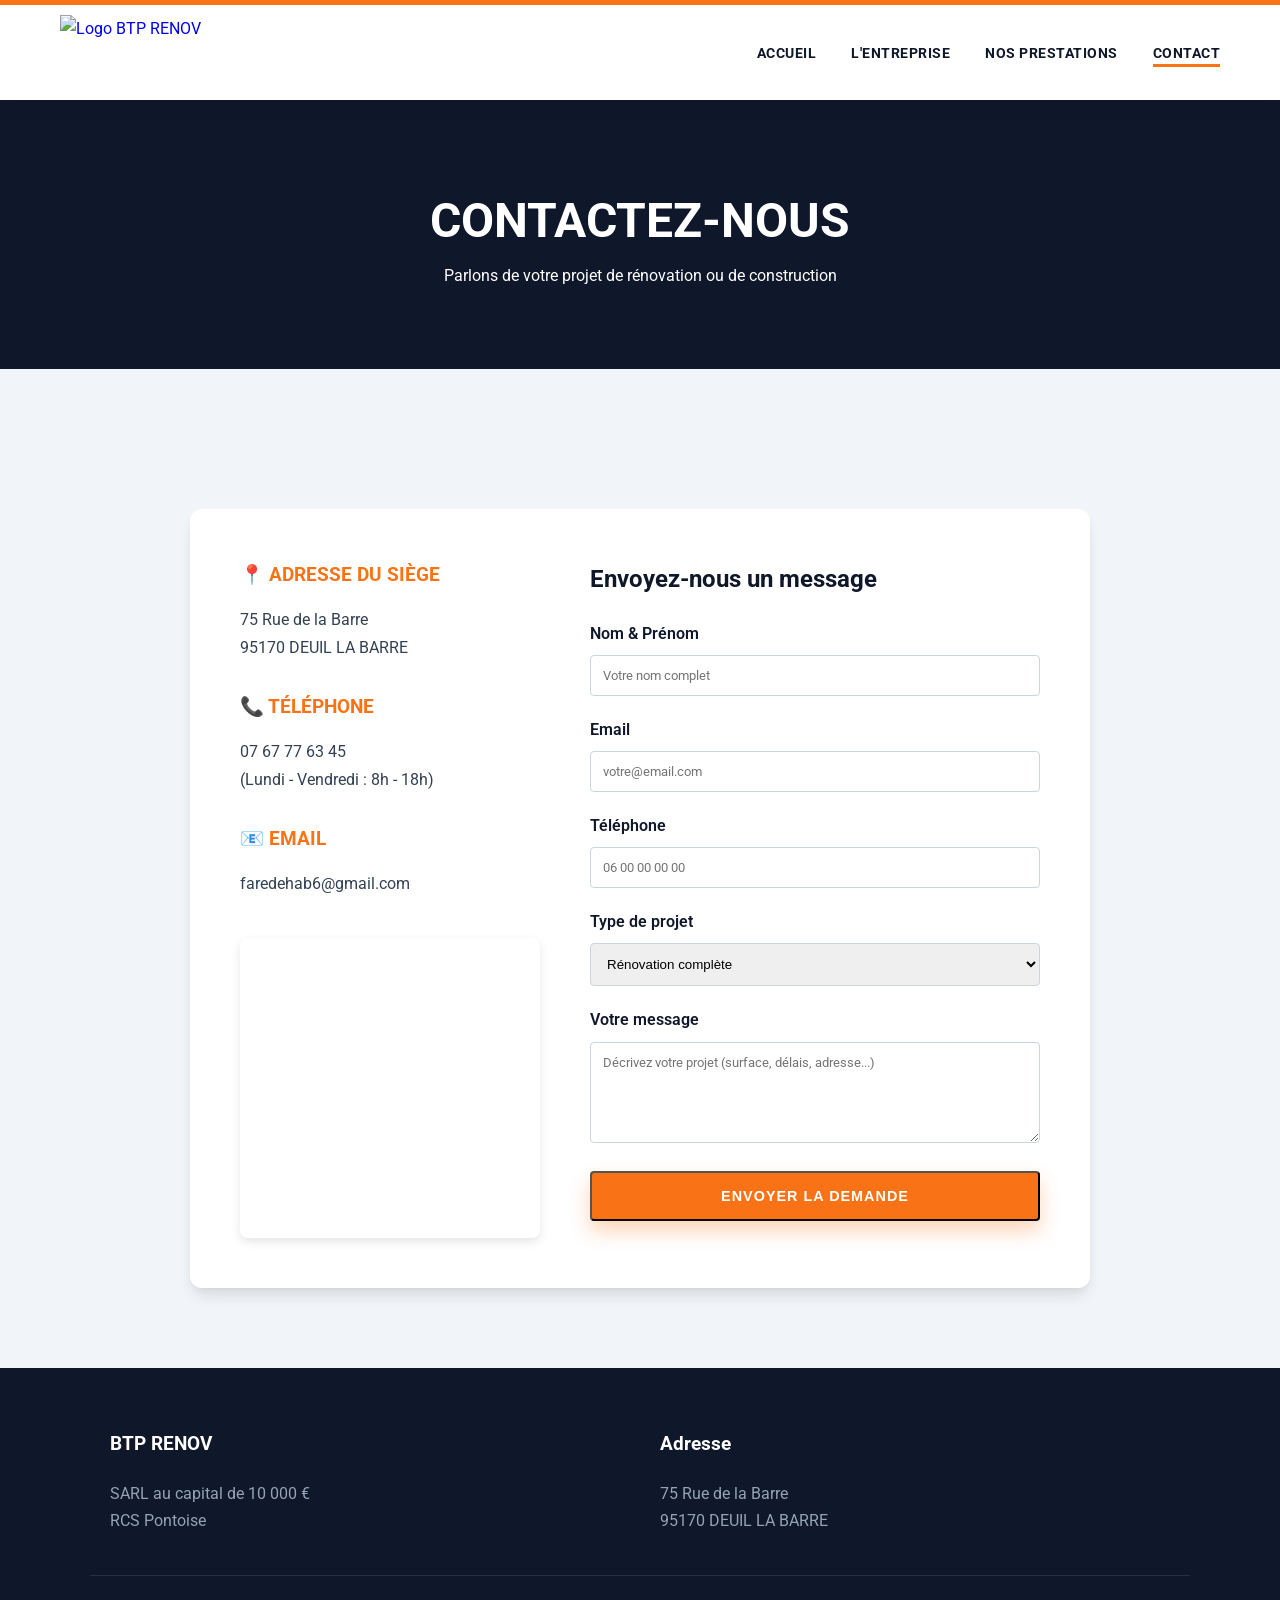
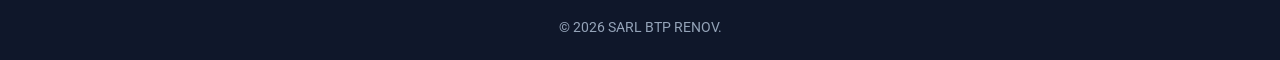
==== contact.html @ 7d998a6e "SITEWEB" ====
<!DOCTYPE html>
<html lang="fr">
<head>
    <meta charset="UTF-8">
    <meta name="viewport" content="width=device-width, initial-scale=1.0">
    <title>Contact - BTP RENOV</title>
    <link rel="stylesheet" href="style.css">
    <link href="https://fonts.googleapis.com/css2?family=Roboto:wght@300;400;700&display=swap" rel="stylesheet">
</head>
<body>

<header>
    <div class="header-container">
        <a href="index.html" class="logo-link">
            <img src="../BTP%20RENOV/image/logo%20BTP.jpg" alt="Logo BTP RENOV" class="logo-img">
        </a>
        <nav>
            <ul>
                <li><a href="index.html">Accueil</a></li>
                <li><a href="propos.html">L'Entreprise</a></li>
                <li><a href="services.html">Nos Prestations</a></li>
                <li><a href="contact.html" class="active">Contact</a></li>
            </ul>
        </nav>
    </div>
</header>

<div class="page-header">
    <h1>CONTACTEZ-NOUS</h1>
    <p>Parlons de votre projet de rénovation ou de construction</p>
</div>

<section class="container section-padding">
    <div class="contact-container">

        <div class="contact-info">
            <div class="info-box">
                <h3>📍 Adresse du Siège</h3>
                <p>75 Rue de la Barre<br>95170 DEUIL LA BARRE</p>
            </div>

            <div class="info-box">
                <h3>📞 Téléphone</h3>
                <p>07 67 77 63 45<br>(Lundi - Vendredi : 8h - 18h)</p>
            </div>

            <div class="info-box">
                <h3>📧 Email</h3>
                <p>faredehab6@gmail.com</p>
            </div>

            <div style="margin-top:40px;">
                <div style="height:300px; width:100%; border-radius:8px; overflow:hidden; box-shadow: 0 4px 10px rgba(0,0,0,0.1);">
                    <iframe
                            width="100%"
                            height="100%"
                            frameborder="0"
                            scrolling="no"
                            marginheight="0"
                            marginwidth="0"
                            src="https://maps.google.com/maps?q=75%20Rue%20de%20la%20Barre%2C%2095170%20Deuil-la-Barre&t=&z=15&ie=UTF8&iwloc=&output=embed">
                    </iframe>
                </div>
            </div>
        </div>

        <div class="contact-form">
            <h2 style="margin-bottom:20px; color:var(--primary);">Envoyez-nous un message</h2>

            <form action="https://formsubmit.co/faredehab6@gmail.com" method="POST">

                <input type="hidden" name="_subject" value="Nouveau devis - SITE BTP RENOV">

                <input type="hidden" name="_captcha" value="false">

                <input type="hidden" name="_next" value="https://btprenov.com/index.html">
                <div class="form-group">
                    <label>Nom & Prénom</label>
                    <input type="text" name="nom" placeholder="Votre nom complet" required>
                </div>

                <div class="form-group">
                    <label>Email</label>
                    <input type="email" name="email" placeholder="votre@email.com" required>
                </div>

                <div class="form-group">
                    <label>Téléphone</label>
                    <input type="tel" name="telephone" placeholder="06 00 00 00 00" required>
                </div>

                <div class="form-group">
                    <label>Type de projet</label>
                    <select name="type_projet" style="width:100%; padding:12px; border:1px solid #cbd5e1; border-radius:4px;">
                        <option value="Rénovation complète">Rénovation complète</option>
                        <option value="Gros œuvre / Maçonnerie">Gros œuvre / Maçonnerie</option>
                        <option value="Électricité / Plomberie">Électricité / Plomberie</option>
                        <option value="Peinture / Sols">Peinture / Sols</option>
                        <option value="Autre demande">Autre demande</option>
                    </select>
                </div>

                <div class="form-group">
                    <label>Votre message</label>
                    <textarea name="message" rows="5" placeholder="Décrivez votre projet (surface, délais, adresse...)" required></textarea>
                </div>

                <button type="submit" class="btn" style="width:100%;">Envoyer la demande</button>
            </form>
        </div>
    </div>
</section>

<footer>
    <div class="container footer-content">
        <div class="footer-col">
            <h4>BTP RENOV</h4>
            <p>SARL au capital de 10 000 €<br>RCS Pontoise</p>
        </div>
        <div class="footer-col">
            <h4>Adresse</h4>
            <p>75 Rue de la Barre<br>95170 DEUIL LA BARRE</p>
        </div>
    </div>
    <div class="container copyright">
        <p>&copy; 2026 SARL BTP RENOV.</p>
    </div>
</footer>

</body>
</html>
---- style.css ----
/* --- CHARTE GRAPHIQUE BTP RENOV --- */
:root {
    --primary: #0f172a;       /* Bleu Nuit Profond (Sérieux) */
    --secondary: #334155;     /* Gris Ardoise (Texte) */
    --accent: #f97316;        /* Orange Sécurité (Action) */
    --light: #f1f5f9;         /* Fond très clair */
    --white: #ffffff;
    --shadow: 0 10px 15px -3px rgba(0, 0, 0, 0.1), 0 4px 6px -2px rgba(0, 0, 0, 0.05);
}

* { margin: 0; padding: 0; box-sizing: border-box; }

body {
    font-family: 'Segoe UI', Roboto, Helvetica, Arial, sans-serif;
    line-height: 1.7;
    color: var(--secondary);
    background-color: var(--light);
    display: flex;
    flex-direction: column;
    min-height: 100vh;
}

a { text-decoration: none; transition: all 0.3s ease; }
ul { list-style: none; }
img { max-width: 100%; display: block; }

/* --- HEADER & NAVIGATION --- */
header {
    background-color: var(--white);
    position: sticky;
    top: 0;
    z-index: 1000;
    box-shadow: 0 4px 20px rgba(0,0,0,0.08);
    border-top: 5px solid var(--accent);
}

.header-container {
    max-width: 1200px;
    margin: 0 auto;
    padding: 10px 20px;
    display: flex;
    justify-content: space-between;
    align-items: center;
}

.logo-link img {
    height: 75px; /* Taille optimale pour le logo */
    width: auto;
    object-fit: contain;
}

nav ul { display: flex; gap: 35px; }

nav ul li a {
    font-weight: 700;
    color: var(--primary);
    text-transform: uppercase;
    font-size: 0.9rem;
    letter-spacing: 0.5px;
    padding-bottom: 5px;
    position: relative;
}

nav ul li a::after {
    content: '';
    position: absolute;
    width: 0;
    height: 3px;
    bottom: 0;
    left: 0;
    background-color: var(--accent);
    transition: width 0.3s;
}

nav ul li a:hover::after, nav ul li a.active::after {
    width: 100%;
}

/* --- HERO SECTIONS --- */
/* Hero Accueil */
.hero-home {
    height: 85vh;
    background: linear-gradient(rgba(15, 23, 42, 0.75), rgba(15, 23, 42, 0.75)), url('https://images.unsplash.com/photo-1541888946425-d81bb19240f5?ixlib=rb-1.2.1&auto=format&fit=crop&w=1950&q=80');
    background-size: cover;
    background-position: center;
    background-attachment: fixed;
    display: flex;
    align-items: center;
    justify-content: center;
    text-align: center;
    color: var(--white);
    padding: 0 20px;
}

.hero-content h1 {
    font-size: 3.5rem;
    font-weight: 800;
    margin-bottom: 20px;
    line-height: 1.2;
}

.hero-content p {
    font-size: 1.25rem;
    font-weight: 300;
    margin-bottom: 40px;
    color: #cbd5e1;
}

/* Bannière pages internes */
.page-header {
    background-color: var(--primary);
    padding: 80px 0;
    text-align: center;
    color: var(--white);
    margin-bottom: 60px;
}

.page-header h1 {
    font-size: 3rem;
    font-weight: 700;
}

/* --- COMPOSANTS --- */
.container { max-width: 1100px; margin: 0 auto; padding: 0 20px; }
.section-padding { padding: 80px 0; }
.text-center { text-align: center; }

.btn {
    display: inline-block;
    background-color: var(--accent);
    color: var(--white);
    padding: 15px 40px;
    border-radius: 4px;
    font-weight: 700;
    text-transform: uppercase;
    font-size: 0.9rem;
    letter-spacing: 1px;
    box-shadow: 0 10px 20px rgba(249, 115, 22, 0.3);
}

.btn:hover {
    background-color: #ea580c;
    transform: translateY(-3px);
    box-shadow: 0 15px 25px rgba(249, 115, 22, 0.4);
}

/* --- SERVICES GRID --- */
.services-grid {
    display: grid;
    grid-template-columns: repeat(auto-fit, minmax(320px, 1fr));
    gap: 40px;
}

.service-card {
    background: var(--white);
    padding: 40px;
    border-radius: 8px;
    box-shadow: var(--shadow);
    border-bottom: 4px solid transparent;
    transition: all 0.3s;
}

.service-card:hover {
    transform: translateY(-10px);
    border-bottom: 4px solid var(--accent);
}

.service-card h3 {
    color: var(--primary);
    font-size: 1.5rem;
    margin-bottom: 15px;
    display: flex;
    align-items: center;
    gap: 10px;
}

/* --- ABOUT SECTION --- */
.about-split {
    display: flex;
    align-items: center;
    gap: 60px;
}

.about-content { flex: 1; }
.about-image { flex: 1; }
.about-image img { border-radius: 8px; box-shadow: var(--shadow); }

.features-list { margin-top: 20px; }
.features-list li {
    margin-bottom: 10px;
    padding-left: 25px;
    position: relative;
    font-weight: 600;
}
.features-list li::before {
    content: '✓';
    color: var(--accent);
    position: absolute;
    left: 0;
    font-weight: 800;
}

/* --- CONTACT FORM --- */
.contact-container {
    display: grid;
    grid-template-columns: 1fr 1.5fr;
    gap: 50px;
    background: var(--white);
    padding: 50px;
    border-radius: 12px;
    box-shadow: var(--shadow);
}

.info-box h3 { color: var(--accent); margin-bottom: 15px; font-size: 1.2rem; text-transform: uppercase; }
.info-box p { margin-bottom: 30px; }

.form-group { margin-bottom: 20px; }
.form-group label { display: block; margin-bottom: 8px; font-weight: 600; color: var(--primary); }
.form-group input, .form-group textarea {
    width: 100%;
    padding: 12px;
    border: 1px solid #cbd5e1;
    border-radius: 4px;
    font-family: inherit;
    transition: border 0.3s;
}
.form-group input:focus, .form-group textarea:focus {
    outline: none;
    border-color: var(--accent);
    box-shadow: 0 0 0 3px rgba(249, 115, 22, 0.1);
}

/* --- FOOTER --- */
footer {
    background-color: var(--primary);
    color: #94a3b8;
    padding: 60px 0 20px;
    margin-top: auto;
}

.footer-content {
    display: grid;
    grid-template-columns: repeat(auto-fit, minmax(250px, 1fr));
    gap: 40px;
    margin-bottom: 40px;
    border-bottom: 1px solid rgba(255,255,255,0.1);
    padding-bottom: 40px;
}

.footer-col h4 { color: var(--white); margin-bottom: 20px; font-size: 1.2rem; }
.copyright { text-align: center; font-size: 0.9rem; }

/* --- MOBILE --- */
@media (max-width: 768px) {
    .header-container { flex-direction: column; gap: 15px; }
    nav ul { flex-wrap: wrap; justify-content: center; gap: 15px; }
    .hero-content h1 { font-size: 2.2rem; }
    .about-split, .contact-container { grid-template-columns: 1fr; flex-direction: column; }
    .page-header h1 { font-size: 2rem; }
}
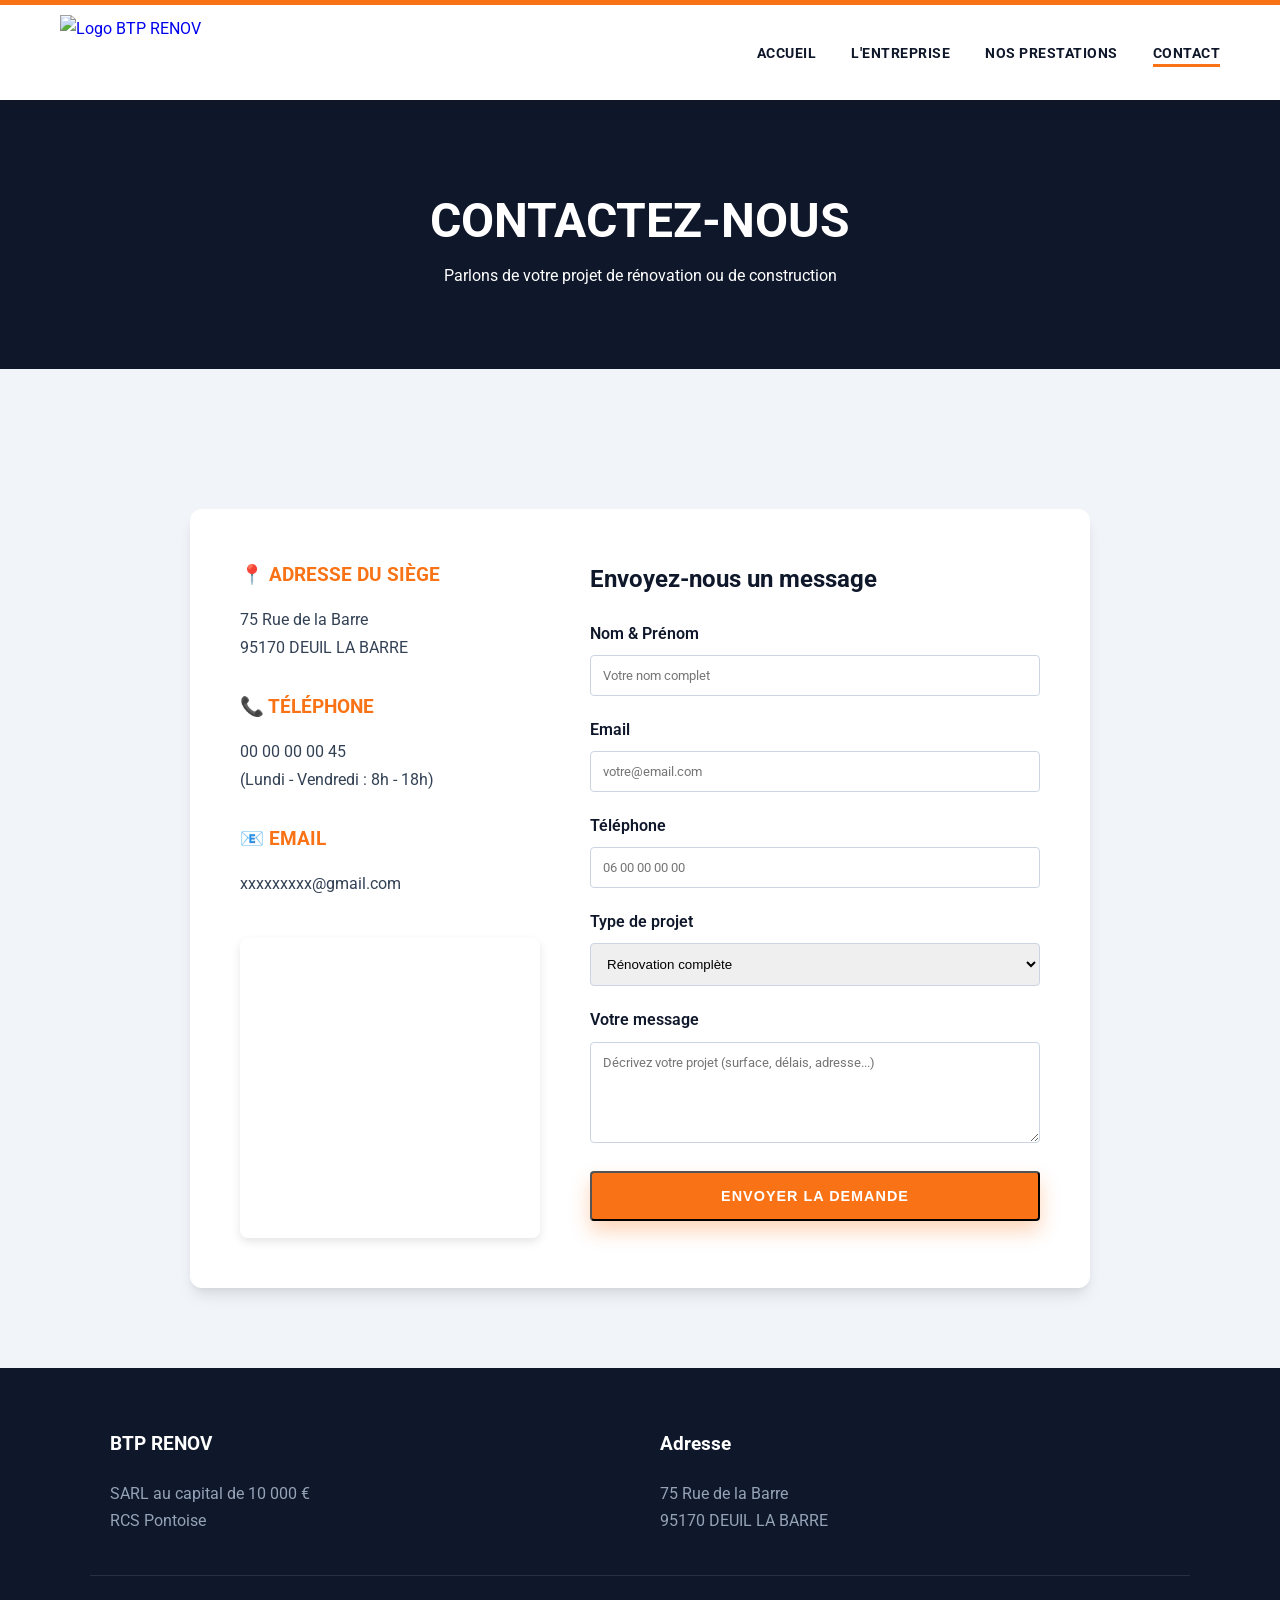
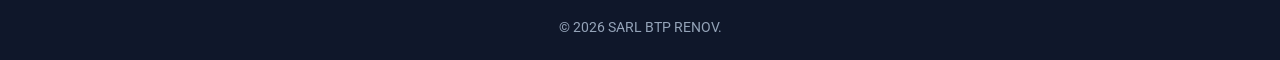
==== commit 710b1915: "Update contact information in contact.html" ====
--- a/contact.html
+++ b/contact.html
@@ -41,12 +41,12 @@
 
             <div class="info-box">
                 <h3>📞 Téléphone</h3>
-                <p>07 67 77 63 45<br>(Lundi - Vendredi : 8h - 18h)</p>
+                <p>00 00 00 00 45<br>(Lundi - Vendredi : 8h - 18h)</p>
             </div>
 
             <div class="info-box">
                 <h3>📧 Email</h3>
-                <p>faredehab6@gmail.com</p>
+                <p>xxxxxxxxx@gmail.com</p>
             </div>
 
             <div style="margin-top:40px;">
@@ -128,4 +128,4 @@
 </footer>
 
 </body>
-</html>+</html>
